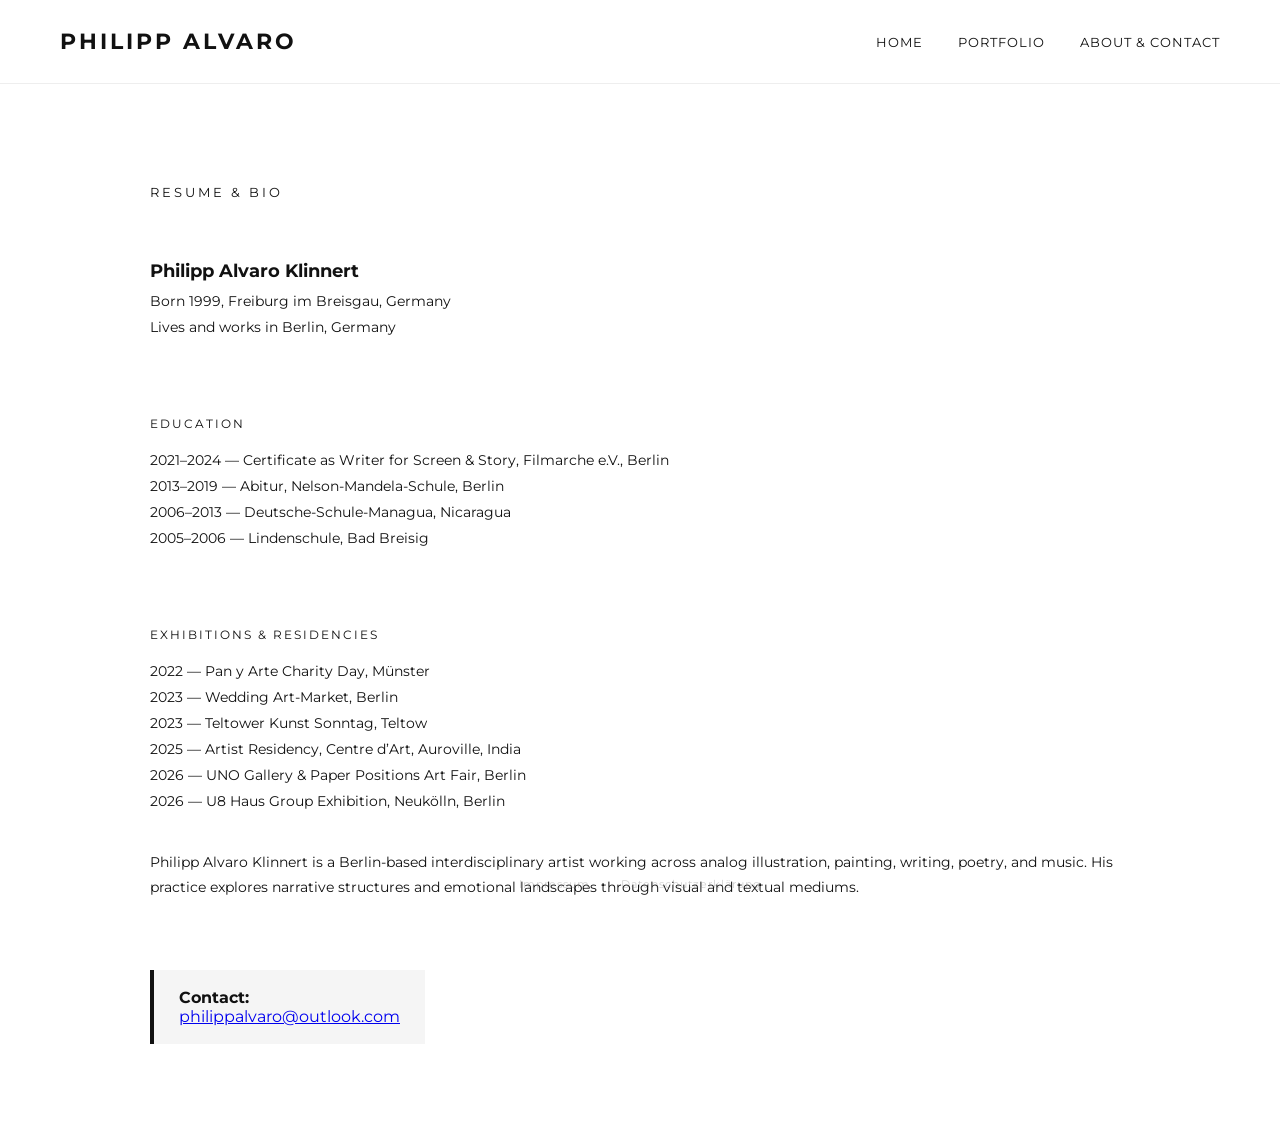
==== about.html @ 8554be47 "Update about.html" ====
<!DOCTYPE html>
<html lang="en">
<head>
<meta charset="UTF-8">
<meta name="viewport" content="width=device-width, initial-scale=1.0">
<meta name="description" content="Philipp Alvaro Klinnert – Berlin-based interdisciplinary artist. Resume, exhibitions, and contact.">
<meta name="theme-color" content="#ffffff">
<title>About | Philipp Alvaro</title>

<link rel="preconnect" href="https://fonts.googleapis.com">
<link rel="preconnect" href="https://fonts.gstatic.com" crossorigin>
<link href="https://fonts.googleapis.com/css2?family=Montserrat:wght@400;700&display=swap" rel="stylesheet">

<link rel="stylesheet" href="style.css">
</head>

<body>

<header>
  <h1>Philipp Alvaro</h1>

  <div class="hamburger" id="hamburger">
    <div></div>
    <div></div>
    <div></div>
  </div>

  <nav>
    <a href="index.html">Home</a>

    <div class="dropdown">
      <a href="portfolio.html">Portfolio</a>
      <div class="submenu">
        <a href="portfolio.html#works">Works on Paper</a>
        <a href="portfolio.html#auroville">Auroville Residency</a>
        <a href="portfolio.html#paperpositions">Paper Positions</a>
        <a href="portfolio.html#u8haus">U8 Haus</a>
        <a href="portfolio.html#poetry">Poetry & Miscellaneous</a>
      </div>
    </div>

    <a href="about.html">About & Contact</a>
  </nav>
</header>

<main class="container">

<div class="page-title">Resume & Bio</div>

<div class="artist-name">Philipp Alvaro Klinnert</div>
<div class="entry">Born 1999, Freiburg im Breisgau, Germany</div>
<div class="entry">Lives and works in Berlin, Germany</div>

<section class="section">
  <div class="section-title">Education</div>
  <div class="entry">2021–2024 — Certificate as Writer for Screen & Story, Filmarche e.V., Berlin</div>
  <div class="entry">2013–2019 — Abitur, Nelson-Mandela-Schule, Berlin</div>
  <div class="entry">2006–2013 — Deutsche-Schule-Managua, Nicaragua</div>
  <div class="entry">2005–2006 — Lindenschule, Bad Breisig</div>
</section>

<section class="section">
  <div class="section-title">Exhibitions & Residencies</div>
  <div class="entry">2022 — Pan y Arte Charity Day, Münster</div>
  <div class="entry">2023 — Wedding Art-Market, Berlin</div>
  <div class="entry">2023 — Teltower Kunst Sonntag, Teltow</div>
  <div class="entry">2025 — Artist Residency, Centre d’Art, Auroville, India</div>
  <div class="entry">2026 — UNO Gallery & Paper Positions Art Fair, Berlin</div>
  <div class="entry">2026 — U8 Haus Group Exhibition, Neukölln, Berlin</div>
</section>

<div class="artist-description">
Philipp Alvaro Klinnert is a Berlin-based interdisciplinary artist working across analog illustration, painting, writing, poetry, and music. His practice explores narrative structures and emotional landscapes through visual and textual mediums.
</div>

<div class="contact-box">
  <strong>Contact:</strong><br>
  <a href="mailto:philippalvaro@outlook.com" rel="noopener noreferrer">philippalvaro@outlook.com</a>
</div>

</main>


<footer class="legal-footer">
  <button onclick="openPDF('impressum.pdf')">Impressum</button>
  <button onclick="openPDF('datenschutzerklaerung.pdf')">Datenschutzerklärung</button>
</footer>

<div id="pdfModal" class="pdf-modal">
  <div class="pdf-content">
    <span class="close" onclick="closePDF()">&times;</span>
    <iframe id="pdfFrame"></iframe>
  </div>
</div>

<script src="script.js" defer></script>

</body>
</html>
---- style.css ----
/* =============================
   GLOBAL
============================= */
* {
  box-sizing: border-box;
}

html {
  scroll-behavior: smooth;
}

body {
  margin: 0;
  font-family: 'Montserrat', sans-serif;
  background: #ffffff;
  color: #111;
  -webkit-font-smoothing: antialiased;
  opacity: 0;
  transition: opacity 0.6s ease;
}

body.loaded {
  opacity: 1;
}

img {
  display: block;
  width: 100%;
  height: auto;
}

/* =============================
   HEADER
============================= */
header {
  display: flex;
  justify-content: space-between;
  align-items: center;
  padding: 28px 60px;
  border-bottom: 1px solid #eee;
  background: #fff;
  position: sticky;
  top: 0;
  z-index: 1000;
}

header h1 {
  margin: 0;
  font-size: 22px;
  font-weight: 700;
  text-transform: uppercase;
  letter-spacing: 3px;
}

/* =============================
   NAVIGATION
============================= */
nav {
  display: flex;
  align-items: center;
}

nav a {
  margin-left: 35px;
  text-decoration: none;
  color: #111;
  font-size: 13px;
  letter-spacing: 1px;
  text-transform: uppercase;
  transition: opacity 0.3s ease;
}

nav a:hover {
  opacity: 0.6;
}

/* =============================
   HOVER DROPDOWN
============================= */
.dropdown {
  position: relative;
}

.submenu {
  position: absolute;
  top: 35px;
  left: 0;
  background: #fff;
  border: 1px solid #eee;
  padding: 15px 0;
  min-width: 220px;
  display: flex;
  flex-direction: column;
  opacity: 0;
  visibility: hidden;
  transform: translateY(10px);
  transition: all 0.3s ease;
  box-shadow: 0 15px 40px rgba(0,0,0,0.05);
  z-index: 1500;
}

.submenu a {
  padding: 10px 20px;
  margin: 0;
  font-size: 12px;
  letter-spacing: 1px;
}

.submenu a:hover {
  background: #f8f8f8;
}

.dropdown:hover .submenu {
  opacity: 1;
  visibility: visible;
  transform: translateY(0);
}

/* =============================
   HAMBURGER MENU
============================= */
.hamburger {
  display: none;
  flex-direction: column;
  cursor: pointer;
  gap: 5px;
}

.hamburger div {
  width: 25px;
  height: 3px;
  background: #111;
  transition: all 0.3s ease;
}

nav.mobile-active {
  display: flex !important;
  flex-direction: column;
  position: absolute;
  top: 70px;
  left: 0;
  width: 100%;
  background: #fff;
  border-top: 1px solid #eee;
  padding: 20px 0;
  z-index: 1500;
}

nav.mobile-active a {
  margin: 15px 20px;
}

/* =============================
   LAYOUT
============================= */
.container {
  max-width: 1100px;
  margin: 0 auto;
  padding: 100px 60px;
}

/* =============================
   HERO
============================= */
.hero {
  display: flex;
  justify-content: center;
  align-items: center;
}

.hero img {
  max-width: 900px;
  border: 1px solid #eee;
  transition: transform 1s ease;
}

.hero img:hover {
  transform: scale(1.02);
}

/* =============================
   HERO DOUBLE IMAGES
============================= */
.hero.hero-double {
  display: flex;
  justify-content: center;
  align-items: center;
  gap: 20px;
  flex-wrap: wrap;
}

.hero.hero-double img {
  max-width: 48%;
  border: 1px solid #eee;
  transition: transform 1s ease;
}

.hero.hero-double img:hover {
  transform: scale(1.02);
}

/* =============================
   GALLERY
============================= */
.gallery {
  display: grid;
  grid-template-columns: repeat(auto-fit, minmax(280px, 1fr));
  gap: 60px;
  margin-top: 40px;
}

.gallery img {
  border: 1px solid #eee;
  cursor: pointer;
  transition: transform 0.6s ease, opacity 0.6s ease;
}

.gallery img:hover {
  transform: scale(1.03);
  opacity: 0.95;
}

/* =============================
   MODAL (IMAGE)
============================= */
.modal {
  position: fixed;
  inset: 0;
  background: rgba(0,0,0,0.92);
  display: flex;
  justify-content: center;
  align-items: center;
  padding: 60px;
  opacity: 0;
  visibility: hidden;
  transition: opacity 0.4s ease;
  z-index: 2000;
}

.modal.open {
  opacity: 1;
  visibility: visible;
}

.modal img {
  width: auto;
  height: auto;
  max-width: 95vw;
  max-height: 90vh;
  object-fit: contain;
  transform: scale(0.98);
  transition: transform 0.4s ease;
}

.modal.open img {
  transform: scale(1);
}

/* =============================
   ✅ LEGAL FOOTER (NEW)
============================= */
.legal-footer {
  position: fixed;
  bottom: 8px;
  width: 100%;
  text-align: center;
  opacity: 0.35;
  font-size: 11px;
  z-index: 3000;
  transition: opacity 0.3s ease;
}

.legal-footer:hover {
  opacity: 0.7;
}

.legal-footer button {
  background: none;
  border: none;
  color: #777;
  margin: 0 8px;
  cursor: pointer;
  font-family: inherit;
  font-size: 11px;
  letter-spacing: 1px;
}

.legal-footer button:hover {
  color: #000;
}

/* =============================
   ✅ PDF MODAL (NEW)
============================= */
.pdf-modal {
  display: none;
  position: fixed;
  z-index: 4000;
  inset: 0;
  background: rgba(0,0,0,0.85);
}

.pdf-content {
  position: relative;
  width: 85%;
  height: 85%;
  margin: 4% auto;
  background: #fff;
  box-shadow: 0 20px 60px rgba(0,0,0,0.2);
}

.pdf-content iframe {
  width: 100%;
  height: 100%;
  border: none;
}

.close {
  position: absolute;
  top: 8px;
  right: 12px;
  font-size: 22px;
  cursor: pointer;
  color: #333;
}

/* =============================
   ABOUT PAGE
============================= */
.page-title {
  font-size: 13px;
  letter-spacing: 3px;
  text-transform: uppercase;
  margin-bottom: 60px;
}

.artist-name {
  font-weight: 700;
  font-size: 18px;
  margin-bottom: 10px;
}

.section {
  margin-top: 80px;
}

.section-title {
  font-size: 12px;
  letter-spacing: 2px;
  text-transform: uppercase;
  margin-bottom: 20px;
}

.entry {
  font-size: 14px;
  margin-bottom: 8px;
}

.artist-description {
  margin-top: 40px;
  font-size: 14px;
  line-height: 1.8;
}

.contact-box {
  margin-top: 70px;
  padding: 18px 25px;
  background: #f5f5f5;
  border-left: 4px solid #111;
  display: inline-block;
}

/* =============================
   RESPONSIVE
============================= */
@media (max-width: 1024px) {
  .container {
    padding: 80px 30px;
  }
  .hero.hero-double img {
    max-width: 48%;
  }
}

@media (max-width: 768px) {
  header {
    padding: 20px 30px;
  }

  .container {
    padding: 60px 20px;
  }

  nav {
    display: none;
  }

  .hamburger {
    display: flex;
  }

  .hero.hero-double img {
    max-width: 100%;
  }

  .gallery {
    gap: 30px;
  }

  .page-title {
    margin-bottom: 40px;
  }

  .submenu {
    display: none !important;
  }
}

@media (max-width: 480px) {
  header h1 {
    font-size: 18px;
  }

  nav a {
    font-size: 12px;
    margin: 10px 0;
  }

  .section {
    margin-top: 50px;
  }

  .entry, .artist-description {
    font-size: 13px;
  }
}
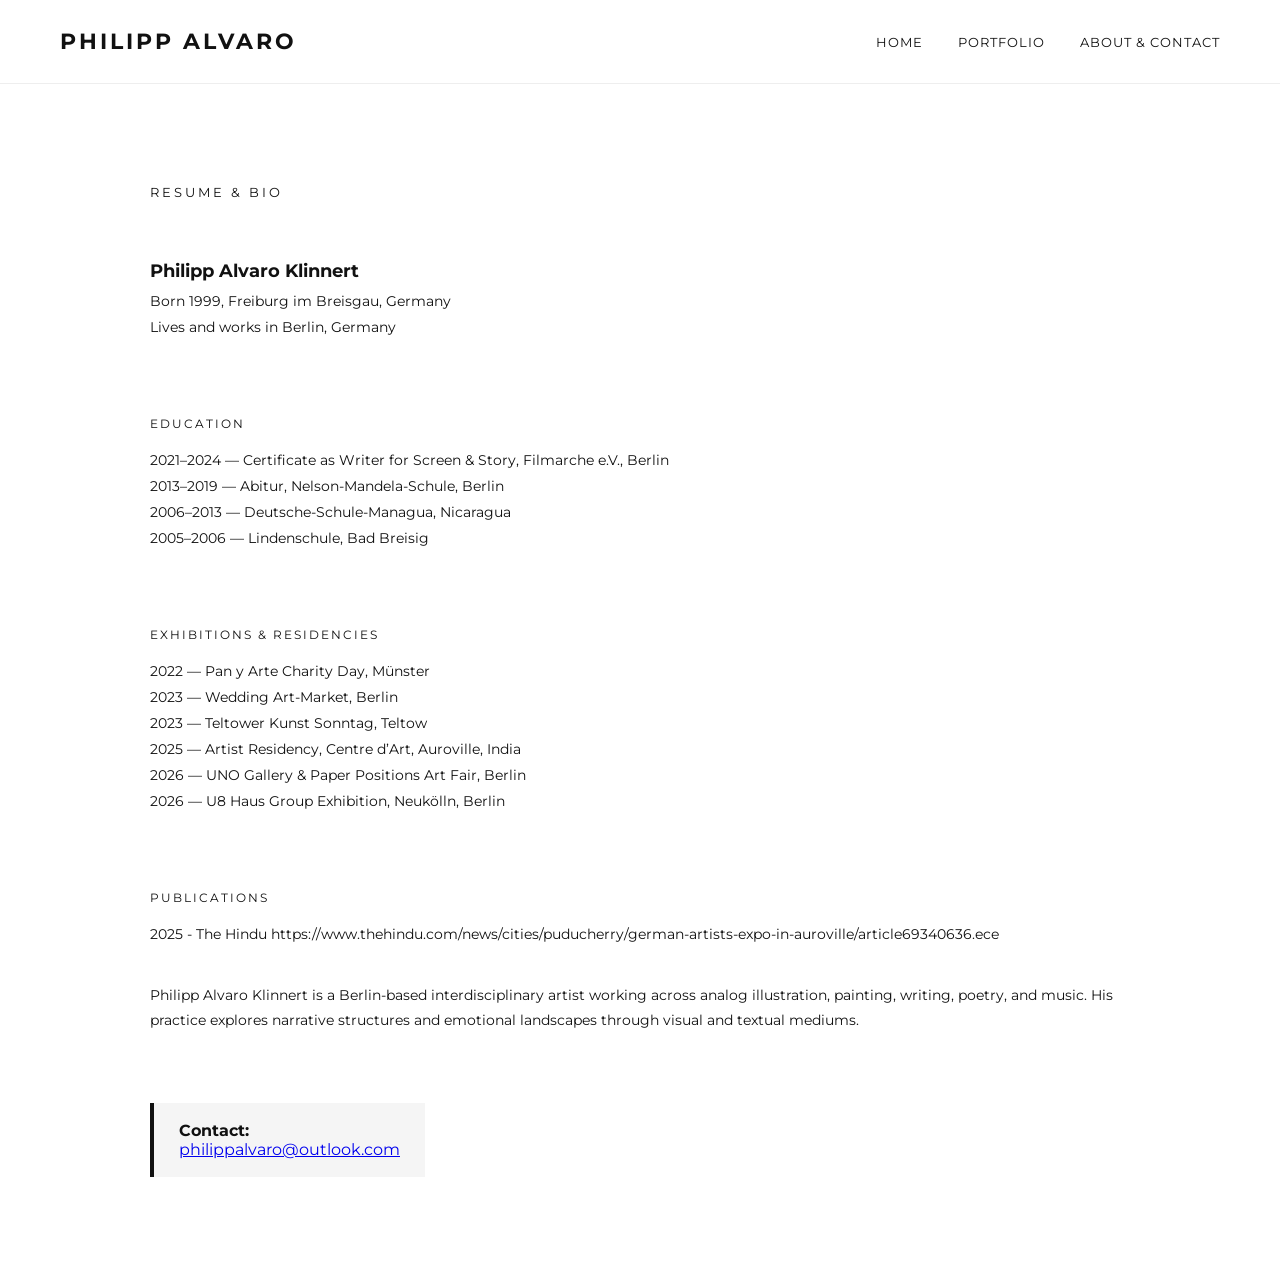
==== commit 441e09b1: "Update about.html" ====
--- a/about.html
+++ b/about.html
@@ -1,31 +1,32 @@
 <!DOCTYPE html>
 <html lang="en">
 <head>
-<meta charset="UTF-8">
-<meta name="viewport" content="width=device-width, initial-scale=1.0">
-<meta name="description" content="Philipp Alvaro Klinnert – Berlin-based interdisciplinary artist. Resume, exhibitions, and contact.">
-<meta name="theme-color" content="#ffffff">
-<title>About | Philipp Alvaro</title>
+  <meta charset="UTF-8">
 
-<link rel="preconnect" href="https://fonts.googleapis.com">
-<link rel="preconnect" href="https://fonts.gstatic.com" crossorigin>
-<link href="https://fonts.googleapis.com/css2?family=Montserrat:wght@400;700&display=swap" rel="stylesheet">
+  <!-- Mobile optimization -->
+  <meta name="viewport" content="width=device-width, initial-scale=1.0">
 
-<link rel="stylesheet" href="style.css">
+  <!-- SEO + browser safety -->
+  <meta name="description" content="Philipp Alvaro Klinnert – Berlin-based interdisciplinary artist. Resume, exhibitions, and contact.">
+  <meta name="theme-color" content="#ffffff">
+
+  <title>About | Philipp Alvaro</title>
+
+  <!-- Google Fonts (safe + performant) -->
+  <link rel="preconnect" href="https://fonts.googleapis.com">
+  <link rel="preconnect" href="https://fonts.gstatic.com" crossorigin>
+  <link href="https://fonts.googleapis.com/css2?family=Montserrat:wght@400;700&display=swap" rel="stylesheet">
+
+  <!-- Styles -->
+  <link rel="stylesheet" href="style.css">
 </head>
-
 <body>
 
 <header>
   <h1>Philipp Alvaro</h1>
 
-  <div class="hamburger" id="hamburger">
-    <div></div>
-    <div></div>
-    <div></div>
-  </div>
-
-  <nav>
+  <!-- Add mobile-friendly nav toggle (styled later in CSS/JS) -->
+  <nav id="navbar">
     <a href="index.html">Home</a>
 
     <div class="dropdown">
@@ -45,54 +46,49 @@
 
 <main class="container">
 
-<div class="page-title">Resume & Bio</div>
+  <div class="page-title">Resume & Bio</div>
 
-<div class="artist-name">Philipp Alvaro Klinnert</div>
-<div class="entry">Born 1999, Freiburg im Breisgau, Germany</div>
-<div class="entry">Lives and works in Berlin, Germany</div>
+  <div class="artist-name">Philipp Alvaro Klinnert</div>
+  <div class="entry">Born 1999, Freiburg im Breisgau, Germany</div>
+  <div class="entry">Lives and works in Berlin, Germany</div>
 
-<section class="section">
-  <div class="section-title">Education</div>
-  <div class="entry">2021–2024 — Certificate as Writer for Screen & Story, Filmarche e.V., Berlin</div>
-  <div class="entry">2013–2019 — Abitur, Nelson-Mandela-Schule, Berlin</div>
-  <div class="entry">2006–2013 — Deutsche-Schule-Managua, Nicaragua</div>
-  <div class="entry">2005–2006 — Lindenschule, Bad Breisig</div>
-</section>
+  <section class="section">
+    <div class="section-title">Education</div>
+    <div class="entry">2021–2024 — Certificate as Writer for Screen & Story, Filmarche e.V., Berlin</div>
+    <div class="entry">2013–2019 — Abitur, Nelson-Mandela-Schule, Berlin</div>
+    <div class="entry">2006–2013 — Deutsche-Schule-Managua, Nicaragua</div>
+    <div class="entry">2005–2006 — Lindenschule, Bad Breisig</div>
+  </section>
 
-<section class="section">
-  <div class="section-title">Exhibitions & Residencies</div>
-  <div class="entry">2022 — Pan y Arte Charity Day, Münster</div>
-  <div class="entry">2023 — Wedding Art-Market, Berlin</div>
-  <div class="entry">2023 — Teltower Kunst Sonntag, Teltow</div>
-  <div class="entry">2025 — Artist Residency, Centre d’Art, Auroville, India</div>
-  <div class="entry">2026 — UNO Gallery & Paper Positions Art Fair, Berlin</div>
-  <div class="entry">2026 — U8 Haus Group Exhibition, Neukölln, Berlin</div>
-</section>
+  <section class="section">
+    <div class="section-title">Exhibitions & Residencies</div>
+    <div class="entry">2022 — Pan y Arte Charity Day, Münster</div>
+    <div class="entry">2023 — Wedding Art-Market, Berlin</div>
+    <div class="entry">2023 — Teltower Kunst Sonntag, Teltow</div>
+    <div class="entry">2025 — Artist Residency, Centre d’Art, Auroville, India</div>
+    <div class="entry">2026 — UNO Gallery & Paper Positions Art Fair, Berlin</div>
+    <div class="entry">2026 — U8 Haus Group Exhibition, Neukölln, Berlin</div>
+  </section>
 
-<div class="artist-description">
-Philipp Alvaro Klinnert is a Berlin-based interdisciplinary artist working across analog illustration, painting, writing, poetry, and music. His practice explores narrative structures and emotional landscapes through visual and textual mediums.
-</div>
+   <section class="section">
+    <div class="section-title">Publications</div>
+    <div class="entry">2025 - The Hindu https://www.thehindu.com/news/cities/puducherry/german-artists-expo-in-auroville/article69340636.ece</div>
+  </section>
 
-<div class="contact-box">
-  <strong>Contact:</strong><br>
-  <a href="mailto:philippalvaro@outlook.com" rel="noopener noreferrer">philippalvaro@outlook.com</a>
-</div>
+  <div class="artist-description">
+    Philipp Alvaro Klinnert is a Berlin-based interdisciplinary artist working across analog illustration, painting, writing, poetry, and music. His practice explores narrative structures and emotional landscapes through visual and textual mediums.
+  </div>
+
+  <div class="contact-box">
+    <strong>Contact:</strong><br>
+    <a href="mailto:philippalvaro@outlook.com" rel="noopener noreferrer">
+      philippalvaro@outlook.com
+    </a>
+  </div>
 
 </main>
 
-
-<footer class="legal-footer">
-  <button onclick="openPDF('impressum.pdf')">Impressum</button>
-  <button onclick="openPDF('datenschutzerklaerung.pdf')">Datenschutzerklärung</button>
-</footer>
-
-<div id="pdfModal" class="pdf-modal">
-  <div class="pdf-content">
-    <span class="close" onclick="closePDF()">&times;</span>
-    <iframe id="pdfFrame"></iframe>
-  </div>
-</div>
-
+<!-- Load script safely -->
 <script src="script.js" defer></script>
 
 </body>
--- a/style.css
+++ b/style.css
@@ -260,33 +260,50 @@
    ✅ LEGAL FOOTER (NEW)
 ============================= */
 .legal-footer {
-  position: fixed;
-  bottom: 8px;
-  width: 100%;
   text-align: center;
-  opacity: 0.35;
+  padding: 40px 0 20px;
   font-size: 11px;
-  z-index: 3000;
-  transition: opacity 0.3s ease;
-}
-
-.legal-footer:hover {
-  opacity: 0.7;
+  opacity: 0.5;
 }
 
 .legal-footer button {
   background: none;
   border: none;
   color: #777;
-  margin: 0 8px;
+  margin: 0 10px;
   cursor: pointer;
-  font-family: inherit;
   font-size: 11px;
-  letter-spacing: 1px;
 }
 
 .legal-footer button:hover {
   color: #000;
+}
+
+.pdf-modal {
+  display: none;
+  position: fixed;
+  inset: 0;
+  background: rgba(0,0,0,0.85);
+}
+
+.pdf-content {
+  width: 85%;
+  height: 85%;
+  margin: 4% auto;
+  background: white;
+}
+
+.pdf-content iframe {
+  width: 100%;
+  height: 100%;
+}
+
+.close {
+  position: absolute;
+  top: 10px;
+  right: 15px;
+  font-size: 20px;
+  cursor: pointer;
 }
 
 /* =============================
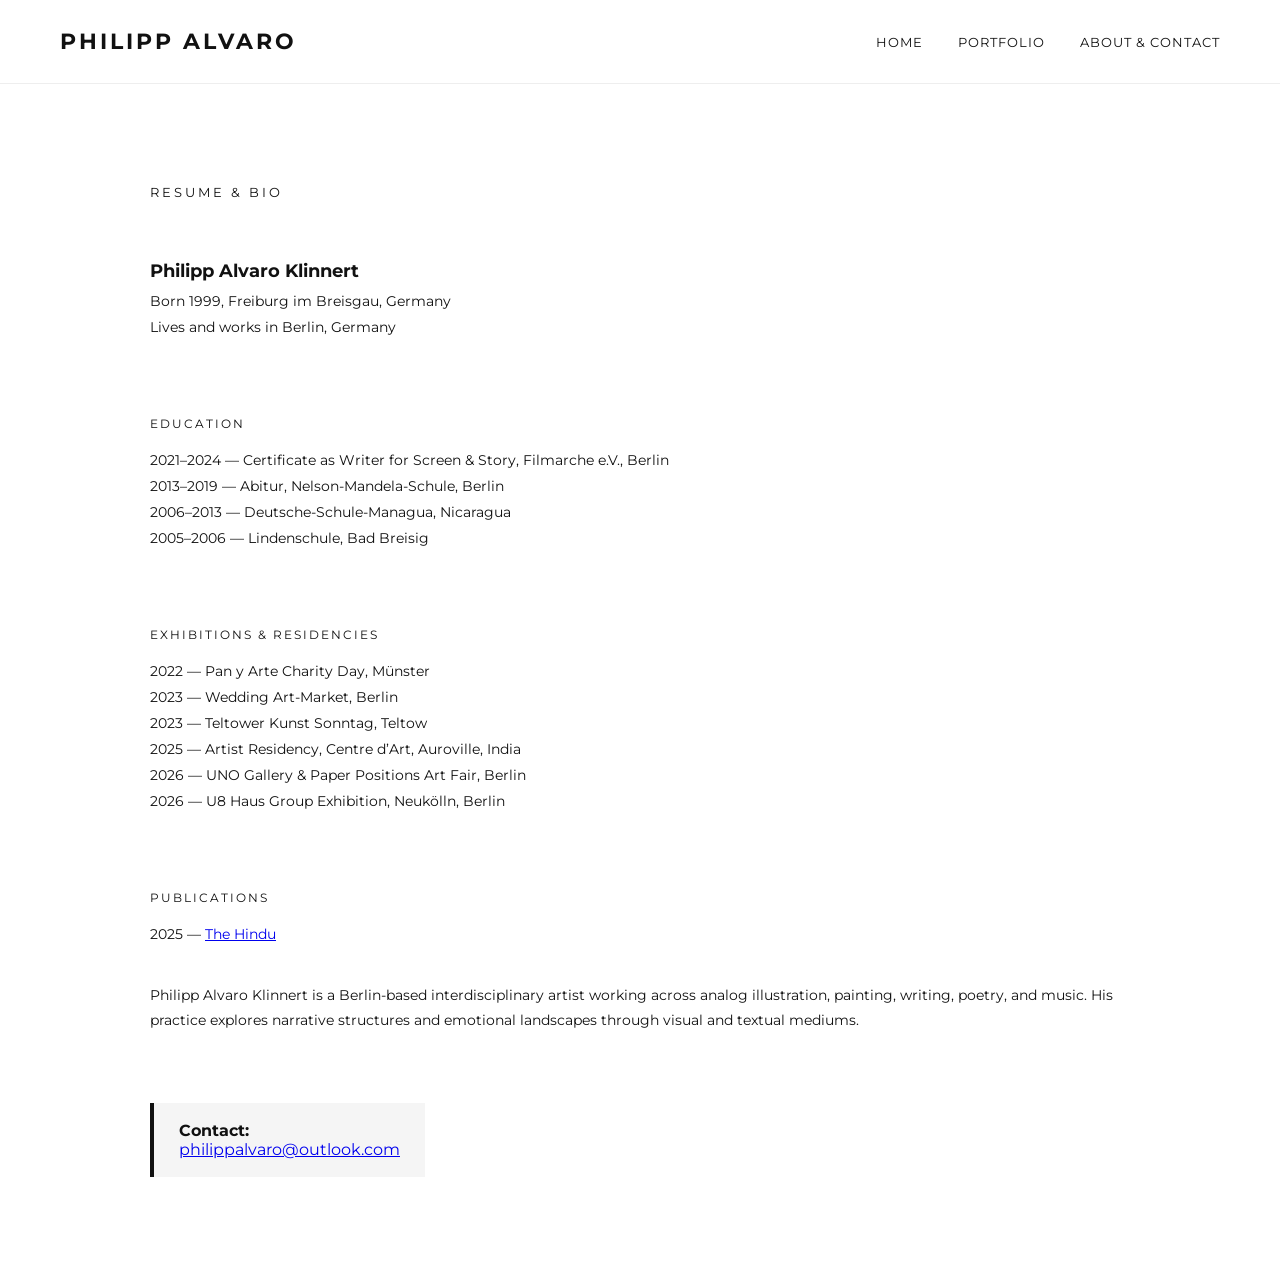
==== commit 97f57ce5: "Update about.html" ====
--- a/about.html
+++ b/about.html
@@ -72,8 +72,9 @@
 
    <section class="section">
     <div class="section-title">Publications</div>
-    <div class="entry">2025 - The Hindu https://www.thehindu.com/news/cities/puducherry/german-artists-expo-in-auroville/article69340636.ece</div>
-  </section>
+   <div class="entry">
+  2025 — <a href="https://www.thehindu.com/news/cities/puducherry/german-artists-expo-in-auroville/article69340636.ece" target="_blank" rel="noopener noreferrer">The Hindu</a>
+</div>
 
   <div class="artist-description">
     Philipp Alvaro Klinnert is a Berlin-based interdisciplinary artist working across analog illustration, painting, writing, poetry, and music. His practice explores narrative structures and emotional landscapes through visual and textual mediums.
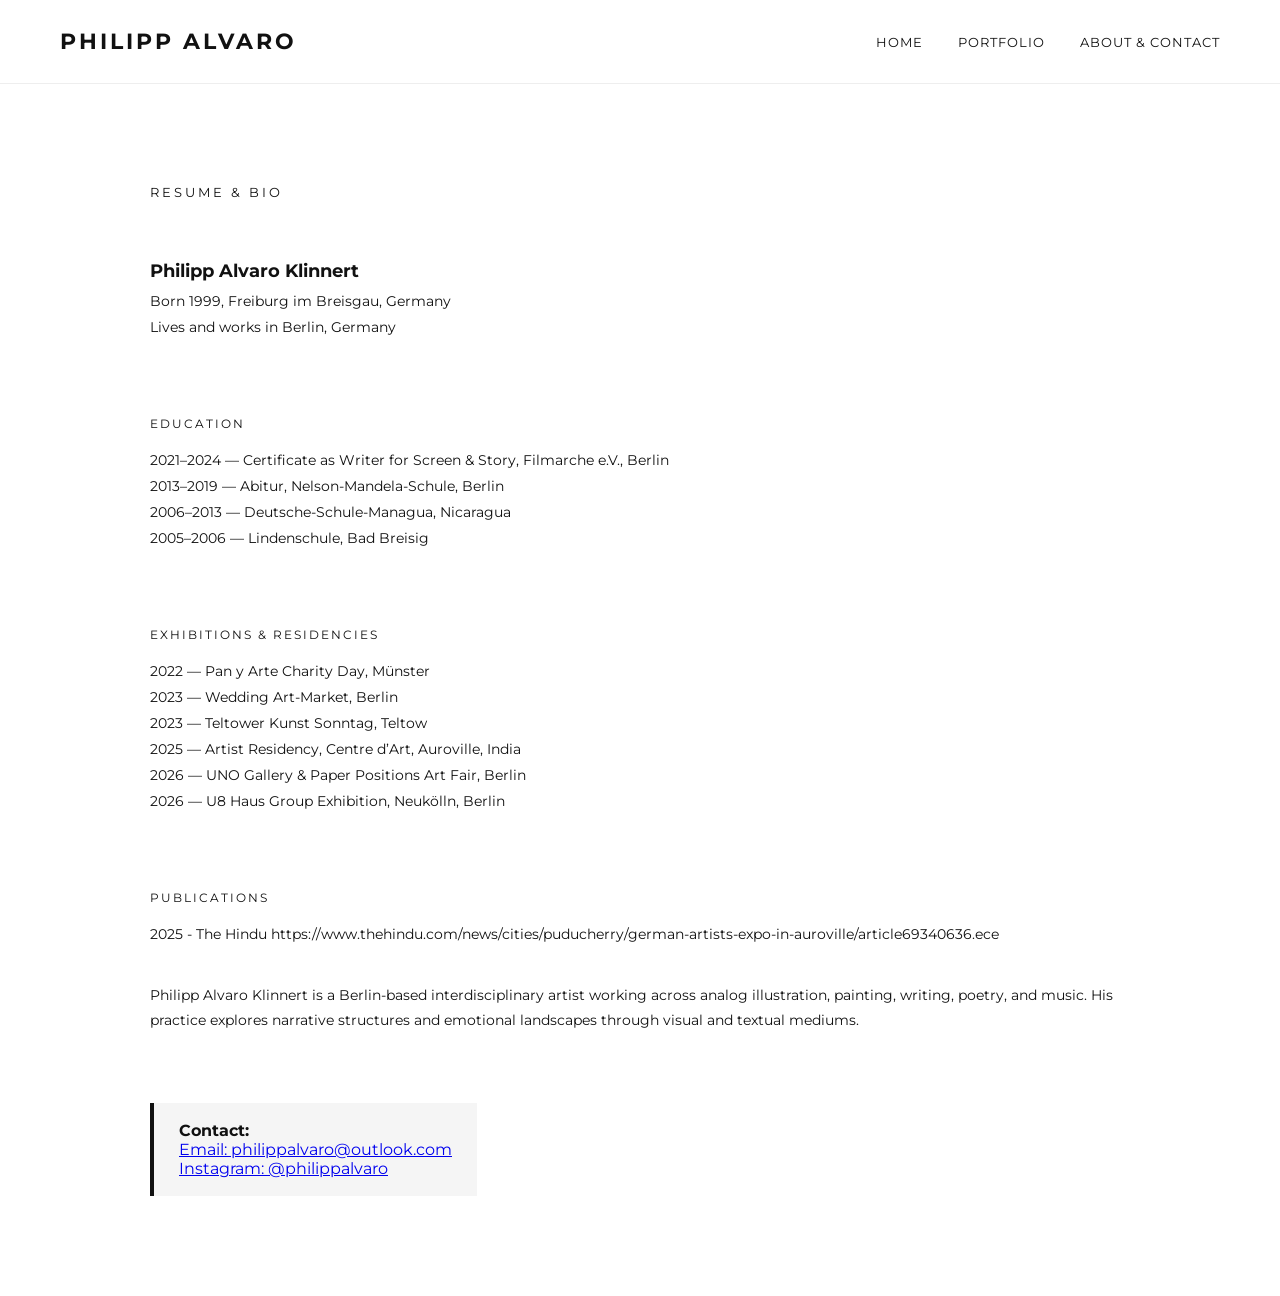
==== commit 6d130504: "Update about.html" ====
--- a/about.html
+++ b/about.html
@@ -72,9 +72,8 @@
 
    <section class="section">
     <div class="section-title">Publications</div>
-   <div class="entry">
-  2025 — <a href="https://www.thehindu.com/news/cities/puducherry/german-artists-expo-in-auroville/article69340636.ece" target="_blank" rel="noopener noreferrer">The Hindu</a>
-</div>
+    <div class="entry">2025 - The Hindu https://www.thehindu.com/news/cities/puducherry/german-artists-expo-in-auroville/article69340636.ece</div>
+  </section>
 
   <div class="artist-description">
     Philipp Alvaro Klinnert is a Berlin-based interdisciplinary artist working across analog illustration, painting, writing, poetry, and music. His practice explores narrative structures and emotional landscapes through visual and textual mediums.
@@ -83,7 +82,10 @@
   <div class="contact-box">
     <strong>Contact:</strong><br>
     <a href="mailto:philippalvaro@outlook.com" rel="noopener noreferrer">
-      philippalvaro@outlook.com
+      Email: philippalvaro@outlook.com
+    </a><br>
+    <a href="https://www.instagram.com/philippalvaro/" target="_blank" rel="noopener noreferrer">
+      Instagram: @philippalvaro
     </a>
   </div>
 
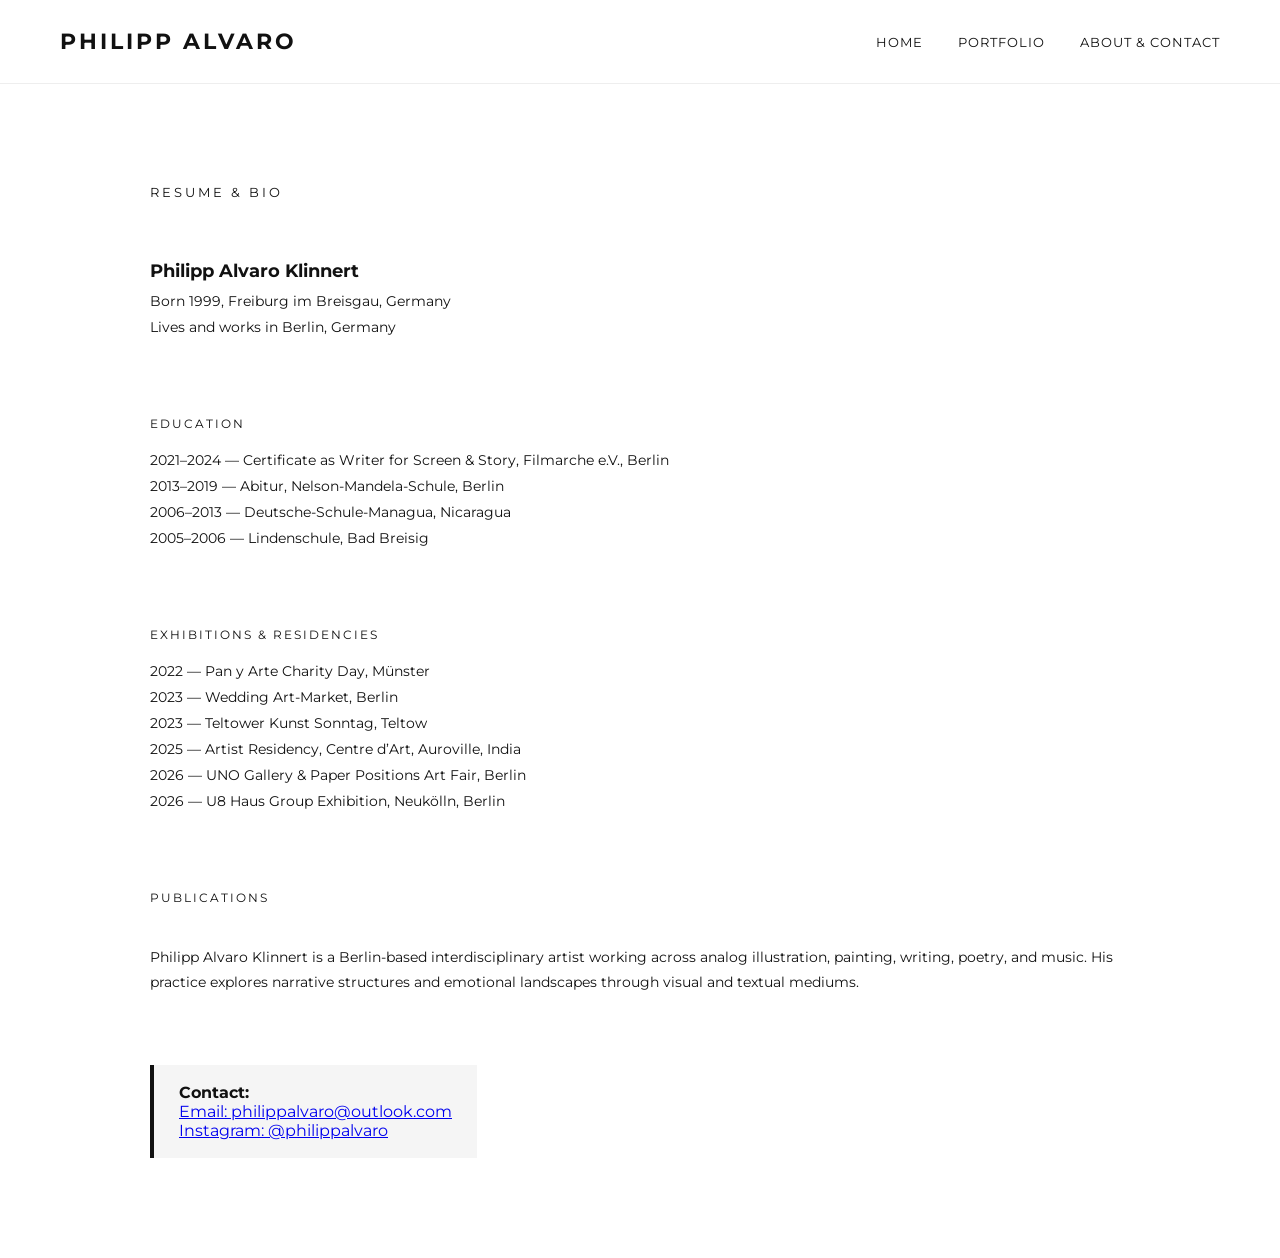
==== commit 25646e22: "Update about.html" ====
--- a/about.html
+++ b/about.html
@@ -72,7 +72,8 @@
 
    <section class="section">
     <div class="section-title">Publications</div>
-    <div class="entry">2025 - The Hindu https://www.thehindu.com/news/cities/puducherry/german-artists-expo-in-auroville/article69340636.ece</div>
+    <div class="entry"> <a 2025 - The Hindu https://www.thehindu.com/news/cities/puducherry/german-artists-expo-in-auroville/article69340636.ece</div>
+     </a>
   </section>
 
   <div class="artist-description">
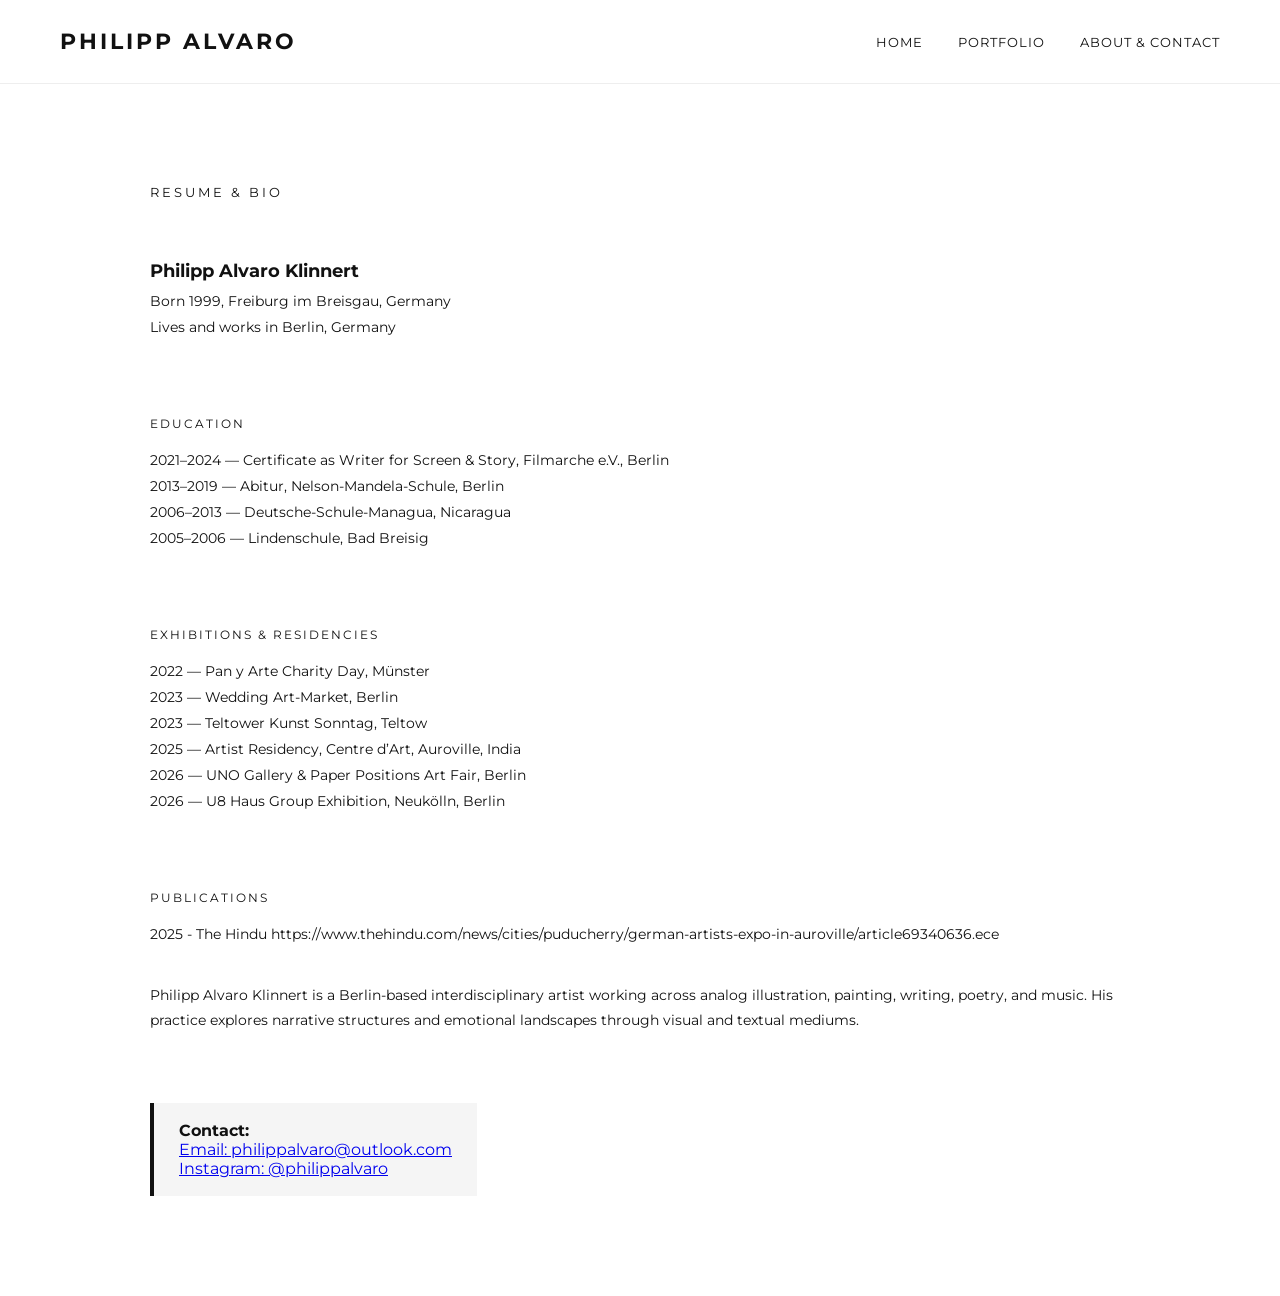
==== commit 05d21cb0: "Update about.html" ====
--- a/about.html
+++ b/about.html
@@ -72,8 +72,7 @@
 
    <section class="section">
     <div class="section-title">Publications</div>
-    <div class="entry"> <a 2025 - The Hindu https://www.thehindu.com/news/cities/puducherry/german-artists-expo-in-auroville/article69340636.ece</div>
-     </a>
+    <div class="entry"> 2025 - The Hindu https://www.thehindu.com/news/cities/puducherry/german-artists-expo-in-auroville/article69340636.ece</div>
   </section>
 
   <div class="artist-description">
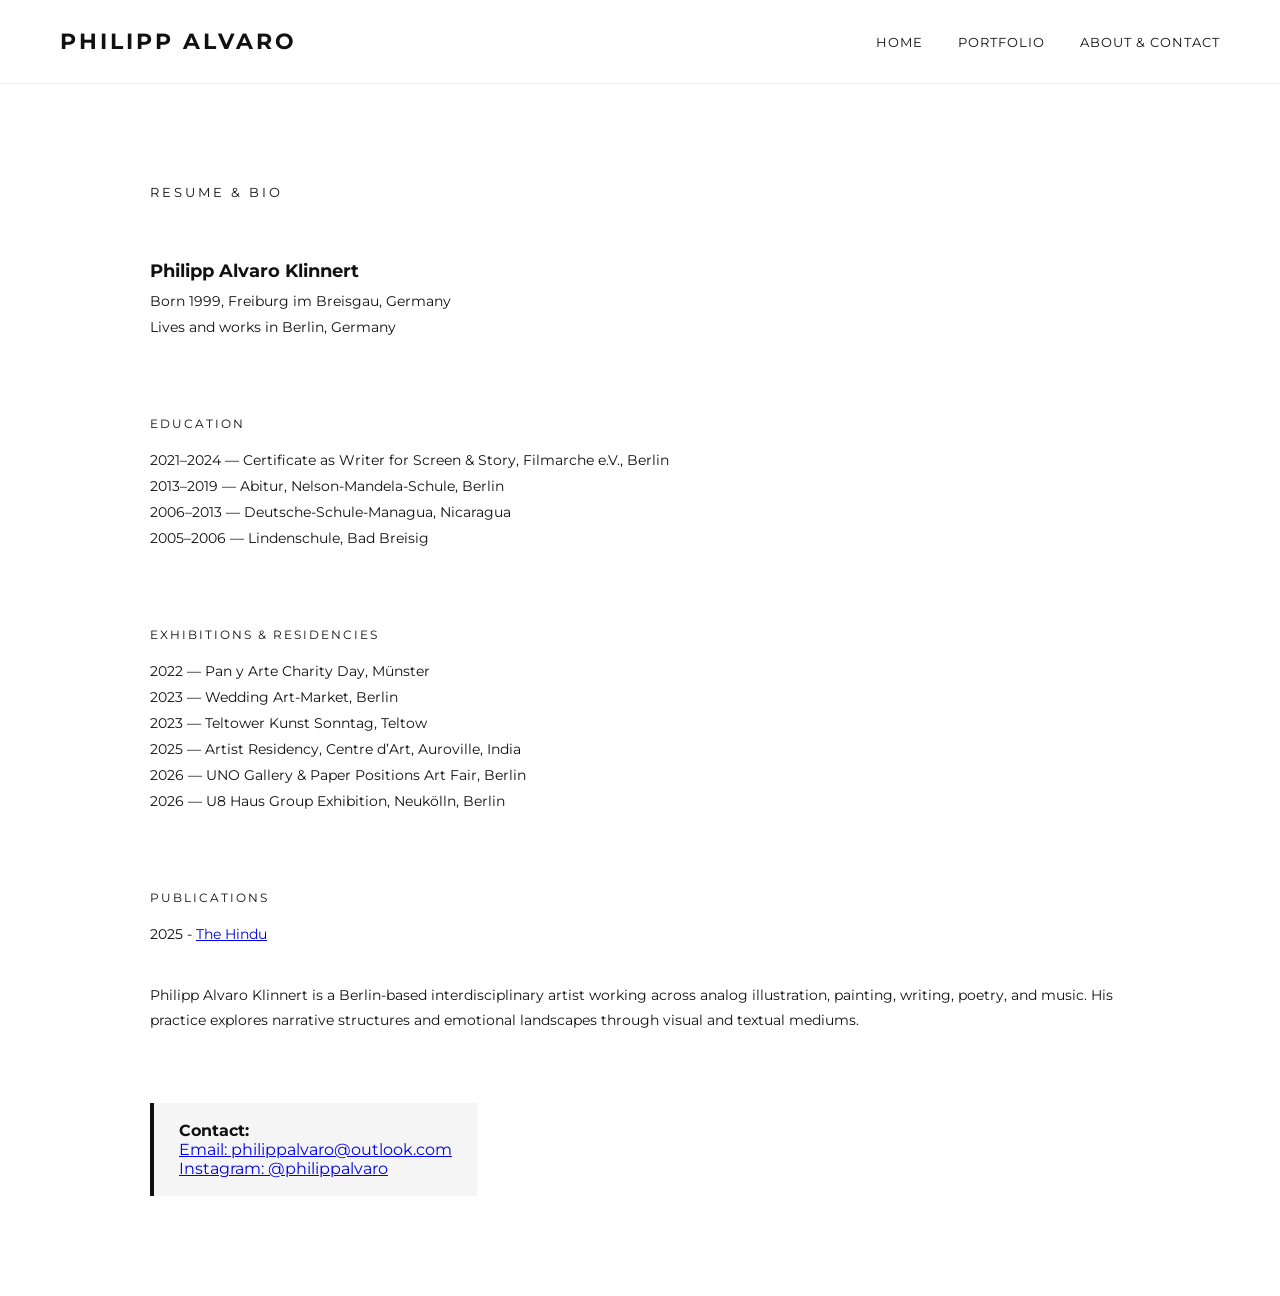
==== commit db05800f: "Update about.html" ====
--- a/about.html
+++ b/about.html
@@ -72,7 +72,7 @@
 
    <section class="section">
     <div class="section-title">Publications</div>
-    <div class="entry"> 2025 - The Hindu https://www.thehindu.com/news/cities/puducherry/german-artists-expo-in-auroville/article69340636.ece</div>
+    <div class="entry">2025 - <a href="https://www.thehindu.com/news/cities/puducherry/german-artists-expo-in-auroville/article69340636.ece" target="_blank" rel="noopener noreferrer">The Hindu</a></div>
   </section>
 
   <div class="artist-description">
@@ -96,3 +96,9 @@
 
 </body>
 </html>
+
+<!-- Load script safely -->
+<script src="script.js" defer></script>
+
+</body>
+</html>
